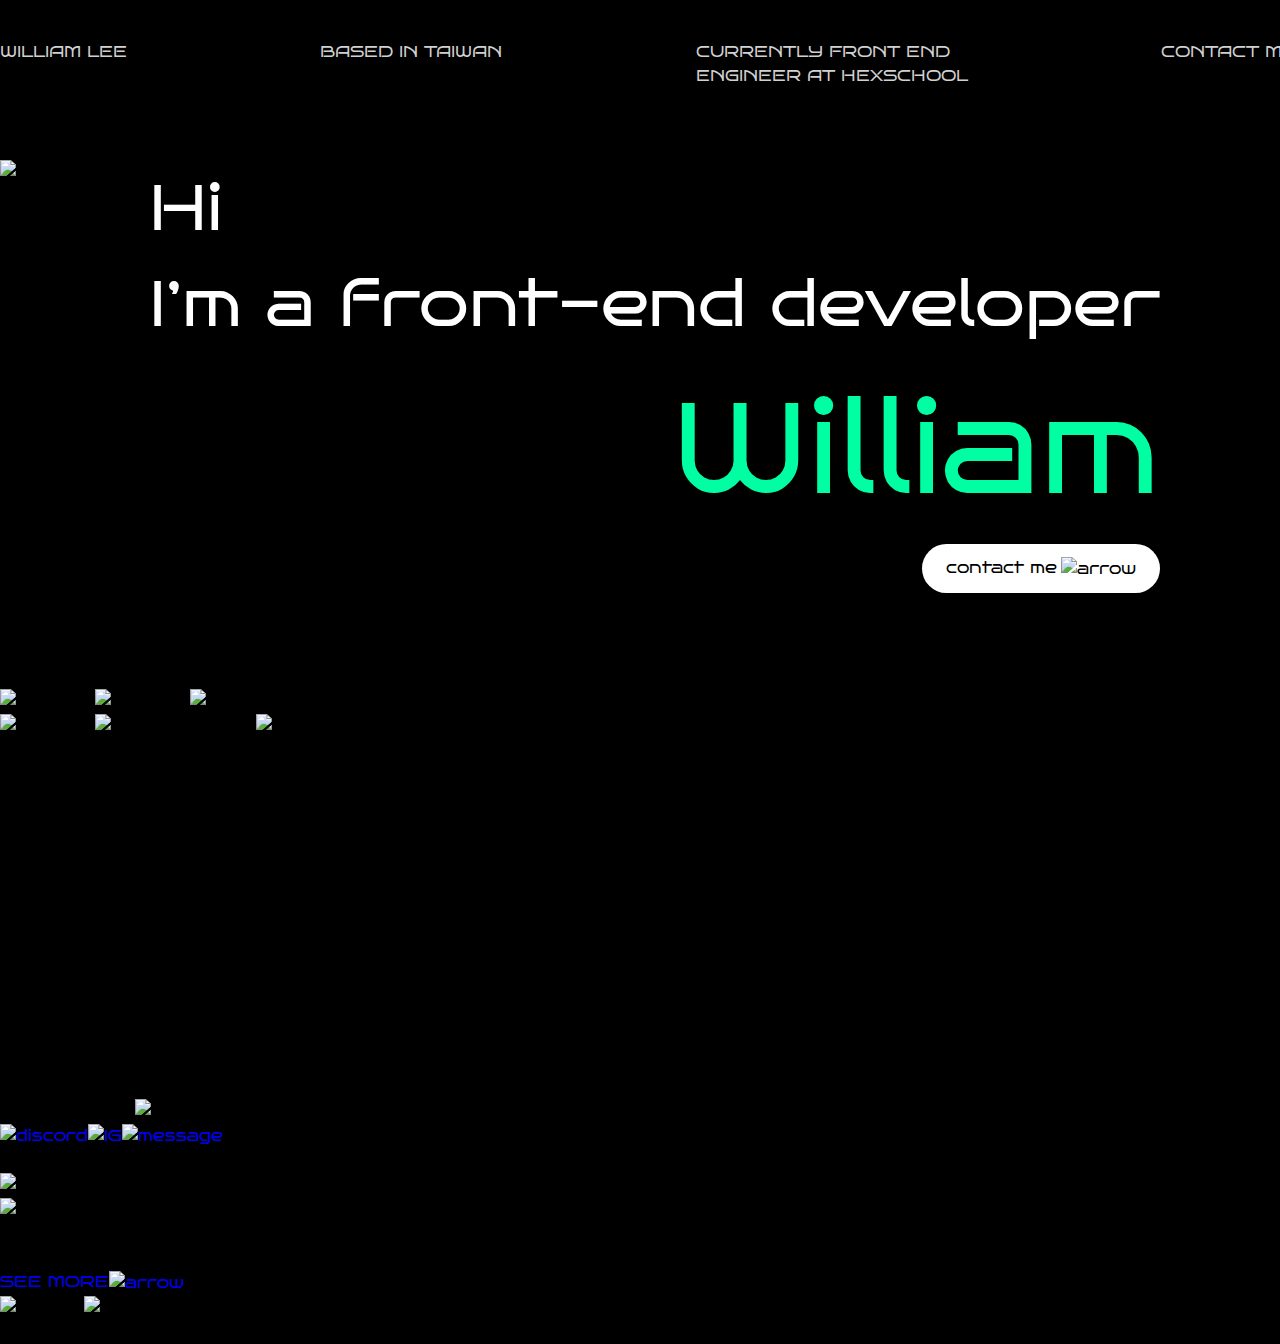
==== week2/index.html @ 56ea22a4 "add week2 header CSS" ====
<!DOCTYPE html>
<html lang="zh-Hant">
  <head>
    <meta charset="UTF-8" />
    <meta http-equiv="X-UA-Compatible" content="IE=edge" />
    <meta name="viewport" content="width=device-width, initial-scale=1.0" />
    <meta name="robot" content="index,follow" />
    <meta name="author" content="Hana Lin" />
    <link rel="preconnect" href="https://fonts.googleapis.com" />
    <link rel="preconnect" href="https://fonts.gstatic.com" crossorigin />
    <link
      href="https://fonts.googleapis.com/css2?family=Bruno+Ace&display=swap"
      rel="stylesheet"
    />
    <link rel="stylesheet" href="./styles/all.css" />
    <title>William</title>
  </head>
  <body>
    <header>
      <nav>
        <ul class="container d-flex justify-content-sb mt-40">
          <li>
            <a href="#" class="menu-txt">WILLIAM LEE</a>
          </li>
          <li>
            <a href="#" class="menu-txt">BASED IN TAIWAN</a>
          </li>
          <li>
            <a href="#" class="menu-txt"
              >CURRENTLY FRONT END <br />
              ENGINEER AT HEXSCHOOL</a
            >
          </li>
          <li>
            <a href="#contact" class="menu-txt">CONTACT ME</a>
          </li>
        </ul>
      </nav>
      <div class="banner container d-flex my-72">
        <img src="./image/people.png" alt="William's pic" class="mr-24" />
        <div class="title">
          <p class="title-txt">Hi</p>
          <p class="title-txt">I’m a front-end developer</p>
          <h1 class="name">William</h1>
          <div class="button">
            <a href="#contact" class="contact-button"
              >contact me<img
                src="./image/arrow_outward.png"
                alt="arrow"
                class="ml-4"
              />
            </a>
          </div>
        </div>
      </div>
    </header>
    <main>
      <div class="bg-pic">
        <div class="intro container">
          <div class="intro-txt">
            <h2>Introduction</h2>
            <h3>
              Hi, I'm William Lee, a Front-End Developer with a passion for
              building beautiful and responsive websites that provide an optimal
              user experience.
            </h3>
            <div class="image">
              <img src="./image/sparkle-sm.png" alt="sparkle" />
              <img src="./image/sparkle-sm.png" alt="sparkle" />
              <img src="./image/sparkle-sm.png" alt="sparkle" />
            </div>
          </div>
          <div class="intro-pic">
            <img src="./image/sparkle.png" alt="sparkle" />
            <img src="./image/photographer.png" alt="photographer" />
            <img src="./image/people-2.png" alt="William's pic" />
          </div>
        </div>
      </div>
      <div class="about-me container">
        <ul class="card">
          <li>
            <p>01</p>
            <h3>Attention to Detail</h3>
            <p>Meticulous code analysis and optimization.</p>
          </li>
          <li>
            <p>02</p>
            <h3>Adaptability</h3>
            <p>Swift learning of new technologies.</p>
          </li>
          <li>
            <p>03</p>
            <h3>Problem Solver</h3>
            <p>Identifying and resolving issues.</p>
          </li>
          <li>
            <p>04</p>
            <h3>Team Player</h3>
            <p>Collaborates and shares ideas.</p>
          </li>
        </ul>
        <div class="about-txt">
          <h2>About Me</h2>
          <h3>
            With over 5 years of experience, I'm proficient in HTML, CSS,
            JavaScript, jQuery, and React. I have a strong understanding of user
            experience design and accessibility. I'm always learning new
            technologies and techniques to stay up-to-date in the field.
          </h3>
        </div>
      </div>
      <div class="contant-me bg-linear" id="contact">
        <div class="container">
          <div class="contact-title">
            <h2>
              CONTACT ME<img
                src="./image/trending_flat_black_24dp 1.png"
                alt="arrow"
              />
            </h2>
          </div>
          <div class="contact-link">
            <a href="#"><img src="./image/discord.png" alt="discord" /></a
            ><a href="#"><img src="./image/instagram.png" alt="IG" /></a
            ><a href="#"><img src="./image/message.png" alt="message" /></a>
          </div>
        </div>
      </div>
      <div class="project container">
        <h2>My Projects</h2>
        <div class="project-all">
          <img src="./image/Rectangle 10.png" alt="laptop" />
          <div class="project-item">
            <div class="item1">
              <img src="./image/Rectangle 15.png" alt="calculator" />
              <div class="more">
                <p>
                  I've worked on a variety of websites, including e-commerce
                  sites, blogs, and landing pages. I take pride in creating
                  clean, efficient, and user-friendly code.
                </p>
                <a href="#" class="bg-black"
                  >SEE MORE<img
                    src="./image/arrow_outward-white.png"
                    alt="arrow"
                /></a>
              </div>
            </div>
            <div class="item2">
              <img src="./image/Rectangle 14.png" alt="phone" />
              <img src="./image/Rectangle 29.png" alt="PC" />
            </div>
          </div>
        </div>
      </div>
    </main>
    <footer class="bg-balck txt-center">
      <p>all rights reserved @hexschool2023</p>
    </footer>
  </body>
</html>
---- week2/styles/all.css ----
/* http://meyerweb.com/eric/tools/css/reset/ 
   v2.0 | 20110126
   License: none (public domain)
*/
html,
body,
div,
span,
applet,
object,
iframe,
h1,
h2,
h3,
h4,
h5,
h6,
p,
blockquote,
pre,
a,
abbr,
acronym,
address,
big,
cite,
code,
del,
dfn,
em,
img,
ins,
kbd,
q,
s,
samp,
small,
strike,
strong,
sub,
sup,
tt,
var,
b,
u,
i,
center,
dl,
dt,
dd,
ol,
ul,
li,
fieldset,
form,
label,
legend,
table,
caption,
tbody,
tfoot,
thead,
tr,
th,
td,
article,
aside,
canvas,
details,
embed,
figure,
figcaption,
footer,
header,
hgroup,
menu,
nav,
output,
ruby,
section,
summary,
time,
mark,
audio,
video {
  margin: 0;
  padding: 0;
  border: 0;
  font-size: 100%;
  font: inherit;
  vertical-align: baseline;
}

/* HTML5 display-role reset for older browsers */
article,
aside,
details,
figcaption,
figure,
footer,
header,
hgroup,
menu,
nav,
section {
  display: block;
}

body {
  line-height: 1;
}

ol,
ul {
  list-style: none;
}

blockquote,
q {
  quotes: none;
}

blockquote:before,
blockquote:after,
q:before,
q:after {
  content: "";
  content: none;
}

table {
  border-collapse: collapse;
  border-spacing: 0;
}

*,
*::after,
*::before {
  box-sizing: border-box;
}

img {
  vertical-align: middle;
}

body {
  font-family: "Bruno Ace", cursive;
  line-height: 1.5;
  color: #000;
  background: #000;
}

a {
  text-decoration: none;
}

.container {
  width: 1296px;
  margin: 0 auto;
}

.d-flex {
  display: flex;
}

.justify-content-sb {
  justify-content: space-between;
}

.mt-40 {
  margin-top: 40px;
}

.menu-txt {
  font-size: 16px;
  color: #d1d1d1;
}

.my-72 {
  margin-top: 72px;
  margin-bottom: 72px;
}

.mr-24 {
  margin-right: 24px;
}

.title {
  align-self: center;
}

.title-txt {
  font-size: 64px;
  color: #fff;
}

.name {
  font-size: 128px;
  color: #00ffa3;
  text-align: right;
}

.button {
  position: relative;
}

.contact-button {
  position: absolute;
  right: 0;
  background: #fff;
  padding: 12px 24px;
  border-radius: 32px;
  font-size: 16px;
  color: #000;
  transition: all 0.3s ease-in-out;
}
.contact-button:hover {
  color: #fff;
  background: #00ffa3;
}

.ml-4 {
  margin-left: 4px;
}/*# sourceMappingURL=all.css.map */
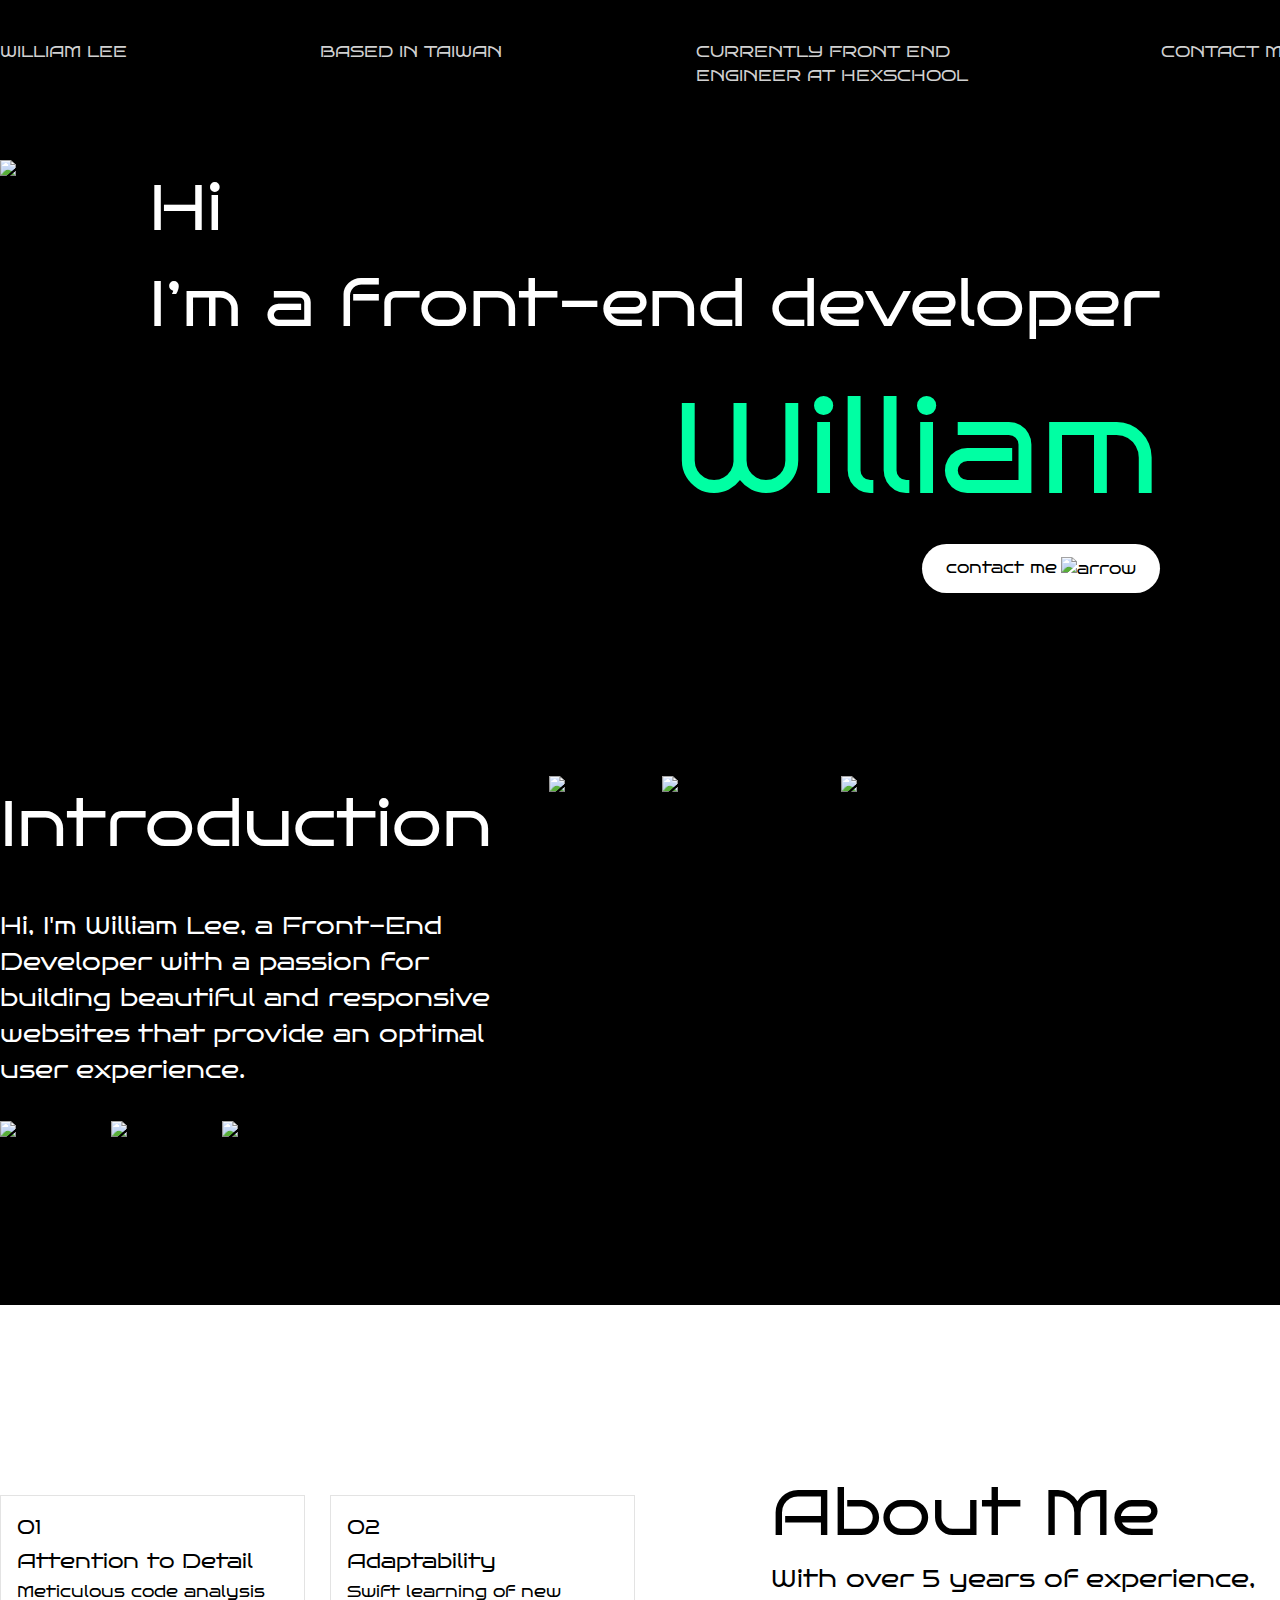
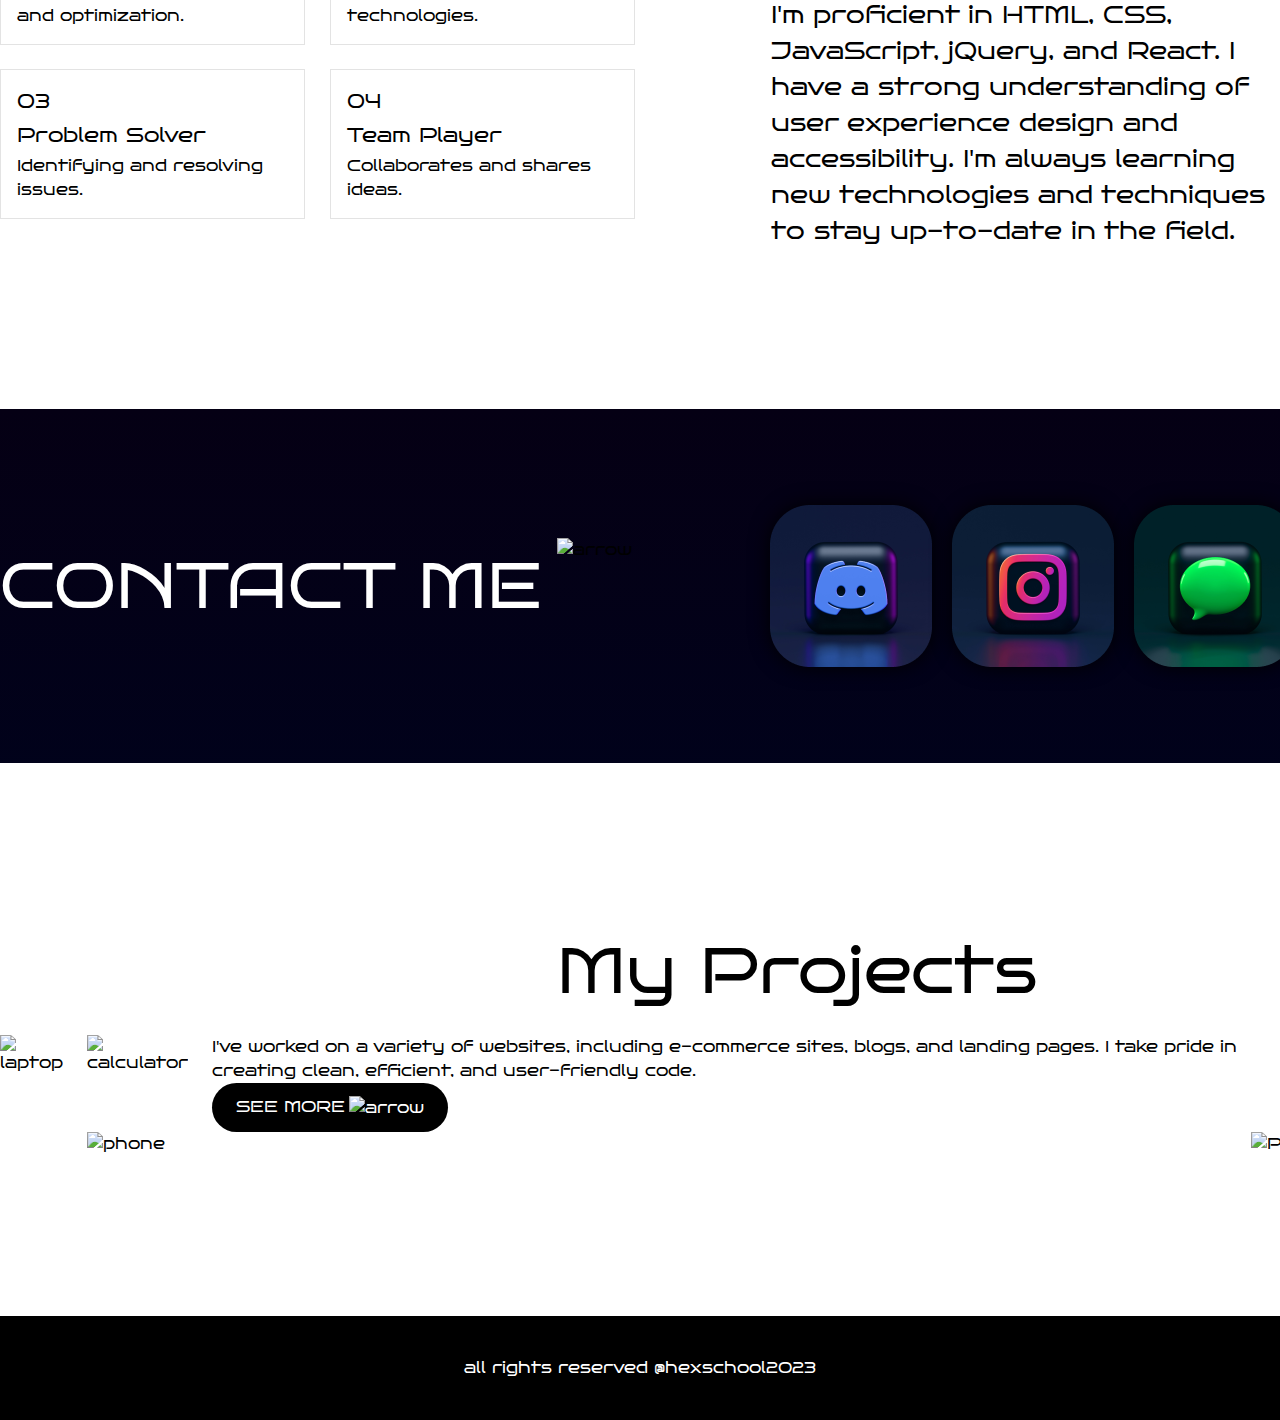
==== commit bd310c49: "week2 first final" ====
--- a/week2/index.html
+++ b/week2/index.html
@@ -20,30 +20,30 @@
       <nav>
         <ul class="container d-flex justify-content-sb mt-40">
           <li>
-            <a href="#" class="menu-txt">WILLIAM LEE</a>
+            <a href="#" class="fz-s light-gray">WILLIAM LEE</a>
           </li>
           <li>
-            <a href="#" class="menu-txt">BASED IN TAIWAN</a>
+            <a href="#" class="fz-s light-gray">BASED IN TAIWAN</a>
           </li>
           <li>
-            <a href="#" class="menu-txt"
+            <a href="#" class="fz-s light-gray"
               >CURRENTLY FRONT END <br />
               ENGINEER AT HEXSCHOOL</a
             >
           </li>
           <li>
-            <a href="#contact" class="menu-txt">CONTACT ME</a>
+            <a href="#contact" class="fz-s light-gray">CONTACT ME</a>
           </li>
         </ul>
       </nav>
       <div class="banner container d-flex my-72">
         <img src="./image/people.png" alt="William's pic" class="mr-24" />
         <div class="title">
-          <p class="title-txt">Hi</p>
-          <p class="title-txt">I’m a front-end developer</p>
-          <h1 class="name">William</h1>
+          <p class="fz-xl white">Hi</p>
+          <p class="fz-xl white">I’m a front-end developer</p>
+          <h1 class="fz-xxl light-green name">William</h1>
           <div class="button">
-            <a href="#contact" class="contact-button"
+            <a href="#contact" class="bg-white contact-button fz-s black"
               >contact me<img
                 src="./image/arrow_outward.png"
                 alt="arrow"
@@ -56,107 +56,130 @@
     </header>
     <main>
       <div class="bg-pic">
-        <div class="intro container">
-          <div class="intro-txt">
-            <h2>Introduction</h2>
-            <h3>
+        <div class="intro container py-160 d-flex">
+          <div class="intro-txt mr-24">
+            <h2 class="fz-xl white mb-36">Introduction</h2>
+            <h3 class="fz-l white mb-32">
               Hi, I'm William Lee, a Front-End Developer with a passion for
               building beautiful and responsive websites that provide an optimal
               user experience.
             </h3>
             <div class="image">
-              <img src="./image/sparkle-sm.png" alt="sparkle" />
-              <img src="./image/sparkle-sm.png" alt="sparkle" />
+              <img src="./image/sparkle-sm.png" alt="sparkle" class="mr-16" />
+              <img src="./image/sparkle-sm.png" alt="sparkle" class="mr-16" />
               <img src="./image/sparkle-sm.png" alt="sparkle" />
             </div>
           </div>
-          <div class="intro-pic">
-            <img src="./image/sparkle.png" alt="sparkle" />
-            <img src="./image/photographer.png" alt="photographer" />
+          <div class="intro-pic d-flex">
+            <img src="./image/sparkle.png" alt="sparkle" class="mr-24" />
+            <img
+              src="./image/photographer.png"
+              alt="photographer"
+              class="mr-24"
+            />
             <img src="./image/people-2.png" alt="William's pic" />
           </div>
         </div>
       </div>
-      <div class="about-me container">
-        <ul class="card">
-          <li>
-            <p>01</p>
-            <h3>Attention to Detail</h3>
-            <p>Meticulous code analysis and optimization.</p>
-          </li>
-          <li>
-            <p>02</p>
-            <h3>Adaptability</h3>
-            <p>Swift learning of new technologies.</p>
-          </li>
-          <li>
-            <p>03</p>
-            <h3>Problem Solver</h3>
-            <p>Identifying and resolving issues.</p>
-          </li>
-          <li>
-            <p>04</p>
-            <h3>Team Player</h3>
-            <p>Collaborates and shares ideas.</p>
-          </li>
-        </ul>
-        <div class="about-txt">
-          <h2>About Me</h2>
-          <h3>
-            With over 5 years of experience, I'm proficient in HTML, CSS,
-            JavaScript, jQuery, and React. I have a strong understanding of user
-            experience design and accessibility. I'm always learning new
-            technologies and techniques to stay up-to-date in the field.
-          </h3>
+      <div class="about bg-white">
+        <div class="container py-160 d-flex justify-content-sb align-items-c">
+          <ul class="about-card d-flex flex-warp justify-content-sb">
+            <li class="card-item mb-24">
+              <p class="fz-m mb-4">01</p>
+              <h3 class="fz-m mb-4">Attention to Detail</h3>
+              <p class="fz-s">Meticulous code analysis and optimization.</p>
+            </li>
+            <li class="card-item mb-24">
+              <p class="fz-m mb-4">02</p>
+              <h3 class="fz-m mb-4">Adaptability</h3>
+              <p class="fz-s">Swift learning of new technologies.</p>
+            </li>
+            <li class="card-item">
+              <p class="fz-m mb-4">03</p>
+              <h3 class="fz-m mb-4">Problem Solver</h3>
+              <p class="fz-s">Identifying and resolving issues.</p>
+            </li>
+            <li class="card-item">
+              <p class="fz-m mb-4">04</p>
+              <h3 class="fz-m mb-4">Team Player</h3>
+              <p class="fz-s">Collaborates and shares ideas.</p>
+            </li>
+          </ul>
+          <div class="about-content">
+            <h2 class="fz-xl">About Me</h2>
+            <h3 class="fz-l">
+              With over 5 years of experience, I'm proficient in HTML, CSS,
+              JavaScript, jQuery, and React. I have a strong understanding of
+              user experience design and accessibility. I'm always learning new
+              technologies and techniques to stay up-to-date in the field.
+            </h3>
+          </div>
         </div>
       </div>
       <div class="contant-me bg-linear" id="contact">
-        <div class="container">
-          <div class="contact-title">
-            <h2>
-              CONTACT ME<img
-                src="./image/trending_flat_black_24dp 1.png"
-                alt="arrow"
-              />
-            </h2>
+        <div class="container py-96 d-flex justify-content-sb align-items-c">
+          <div class="contact-title d-flex">
+            <h2 class="fz-xl white mr-16">CONTACT ME</h2>
+            <img src="./image/trending_flat_black_24dp 1.png" alt="arrow" />
           </div>
-          <div class="contact-link">
-            <a href="#"><img src="./image/discord.png" alt="discord" /></a
-            ><a href="#"><img src="./image/instagram.png" alt="IG" /></a
-            ><a href="#"><img src="./image/message.png" alt="message" /></a>
-          </div>
+          <ul class="contact-link d-flex">
+            <li class="mr-20">
+              <a href="#"
+                ><img src="./image/discord.png" alt="discord" class="link-item"
+              /></a>
+            </li>
+            <li class="mr-20">
+              <a href="#"
+                ><img src="./image/instagram.png" alt="IG" class="link-item"
+              /></a>
+            </li>
+            <li>
+              <a href="#"
+                ><img src="./image/message.png" alt="message" class="link-item"
+              /></a>
+            </li>
+          </ul>
         </div>
       </div>
-      <div class="project container">
-        <h2>My Projects</h2>
-        <div class="project-all">
-          <img src="./image/Rectangle 10.png" alt="laptop" />
-          <div class="project-item">
-            <div class="item1">
-              <img src="./image/Rectangle 15.png" alt="calculator" />
-              <div class="more">
-                <p>
-                  I've worked on a variety of websites, including e-commerce
-                  sites, blogs, and landing pages. I take pride in creating
-                  clean, efficient, and user-friendly code.
-                </p>
-                <a href="#" class="bg-black"
-                  >SEE MORE<img
-                    src="./image/arrow_outward-white.png"
-                    alt="arrow"
-                /></a>
+      <div class="project bg-white">
+        <div class="container py-160">
+          <h2 class="project-title fz-xl mb-16">My Projects</h2>
+          <div class="project-content d-flex">
+            <img src="./image/Rectangle 10.png" alt="laptop" class="mr-24" />
+            <div class="project-item d-flex flex-col justify-content-sb">
+              <div class="item1 d-flex">
+                <img
+                  src="./image/Rectangle 15.png"
+                  alt="calculator"
+                  class="mr-24"
+                />
+                <div
+                  class="more d-flex flex-col justify-content-sb align-items-s"
+                >
+                  <p>
+                    I've worked on a variety of websites, including e-commerce
+                    sites, blogs, and landing pages. I take pride in creating
+                    clean, efficient, and user-friendly code.
+                  </p>
+                  <a href="#" class="more-button bg-black white"
+                    >SEE MORE<img
+                      src="./image/arrow_outward-white.png"
+                      alt="arrow"
+                      class="ml-4"
+                  /></a>
+                </div>
               </div>
-            </div>
-            <div class="item2">
-              <img src="./image/Rectangle 14.png" alt="phone" />
-              <img src="./image/Rectangle 29.png" alt="PC" />
+              <div class="item2 d-flex justify-content-sb">
+                <img src="./image/Rectangle 14.png" alt="phone" />
+                <img src="./image/Rectangle 29.png" alt="PC" />
+              </div>
             </div>
           </div>
         </div>
       </div>
     </main>
-    <footer class="bg-balck txt-center">
-      <p>all rights reserved @hexschool2023</p>
+    <footer class="bg-balck py-40 txt-center">
+      <p class="white fz-s">all rights reserved @hexschool2023</p>
     </footer>
   </body>
 </html>
--- a/week2/styles/all.css
+++ b/week2/styles/all.css
@@ -171,8 +171,15 @@
   margin-top: 40px;
 }
 
-.menu-txt {
+.fz-s {
   font-size: 16px;
+}
+
+.black {
+  color: #000;
+}
+
+.light-gray {
   color: #d1d1d1;
 }
 
@@ -189,29 +196,39 @@
   align-self: center;
 }
 
-.title-txt {
+.fz-xl {
   font-size: 64px;
+}
+
+.white {
   color: #fff;
 }
 
+.fz-xxl {
+  font-size: 128px;
+}
+
+.light-green {
+  color: #00ffa3;
+}
+
 .name {
-  font-size: 128px;
-  color: #00ffa3;
   text-align: right;
 }
 
 .button {
   position: relative;
+}
+
+.bg-white {
+  background: #fff;
 }
 
 .contact-button {
   position: absolute;
   right: 0;
-  background: #fff;
   padding: 12px 24px;
   border-radius: 32px;
-  font-size: 16px;
-  color: #000;
   transition: all 0.3s ease-in-out;
 }
 .contact-button:hover {
@@ -221,4 +238,125 @@
 
 .ml-4 {
   margin-left: 4px;
+}
+
+.bg-pic {
+  background-image: url(/week2/image/background-img.png);
+}
+
+.py-160 {
+  padding-top: 160px;
+  padding-bottom: 160px;
+}
+
+.fz-l {
+  font-size: 24px;
+}
+
+.mb-36 {
+  margin-bottom: 36px;
+}
+
+.mb-32 {
+  margin-bottom: 32px;
+}
+
+.mr-16 {
+  margin-right: 16px;
+}
+
+.intro-txt {
+  width: 40.5%;
+}
+
+.flex-warp {
+  flex-wrap: wrap;
+}
+
+.about-card {
+  width: 49%;
+}
+
+.card-item {
+  width: 48%;
+  padding: 16px;
+  border: 1px solid #e3e3e3;
+}
+
+.mb-24 {
+  margin-bottom: 24px;
+}
+
+.mb-4 {
+  margin-bottom: 4px;
+}
+
+.fz-m {
+  font-size: 20px;
+}
+
+.about-content {
+  width: 40.5%;
+}
+
+.bg-linear {
+  background: linear-gradient(180deg, #050014 0%, rgba(1, 2, 30, 0.89) 100%);
+}
+
+.mr-20 {
+  margin-right: 20px;
+}
+
+.py-96 {
+  padding-top: 96px;
+  padding-bottom: 96px;
+}
+
+.align-items-c {
+  align-items: center;
+}
+
+.align-items-s {
+  align-items: start;
+}
+
+.link-item {
+  filter: drop-shadow(0 0 10px #000);
+}
+.link-item:hover {
+  filter: drop-shadow(0 0 10px #9094ff);
+}
+
+.mb-16 {
+  margin-bottom: 16px;
+}
+
+.flex-col {
+  flex-direction: column;
+}
+
+.project-title {
+  width: 57%;
+  margin-left: auto;
+}
+
+.bg-black {
+  background: #000;
+}
+
+.more-button {
+  padding: 12px 24px;
+  border-radius: 32px;
+}
+.more-button:hover {
+  transform: scale(1.2);
+}
+
+.py-40 {
+  padding-top: 40px;
+  padding-bottom: 40px;
+}
+
+.txt-center {
+  text-align: center;
 }/*# sourceMappingURL=all.css.map */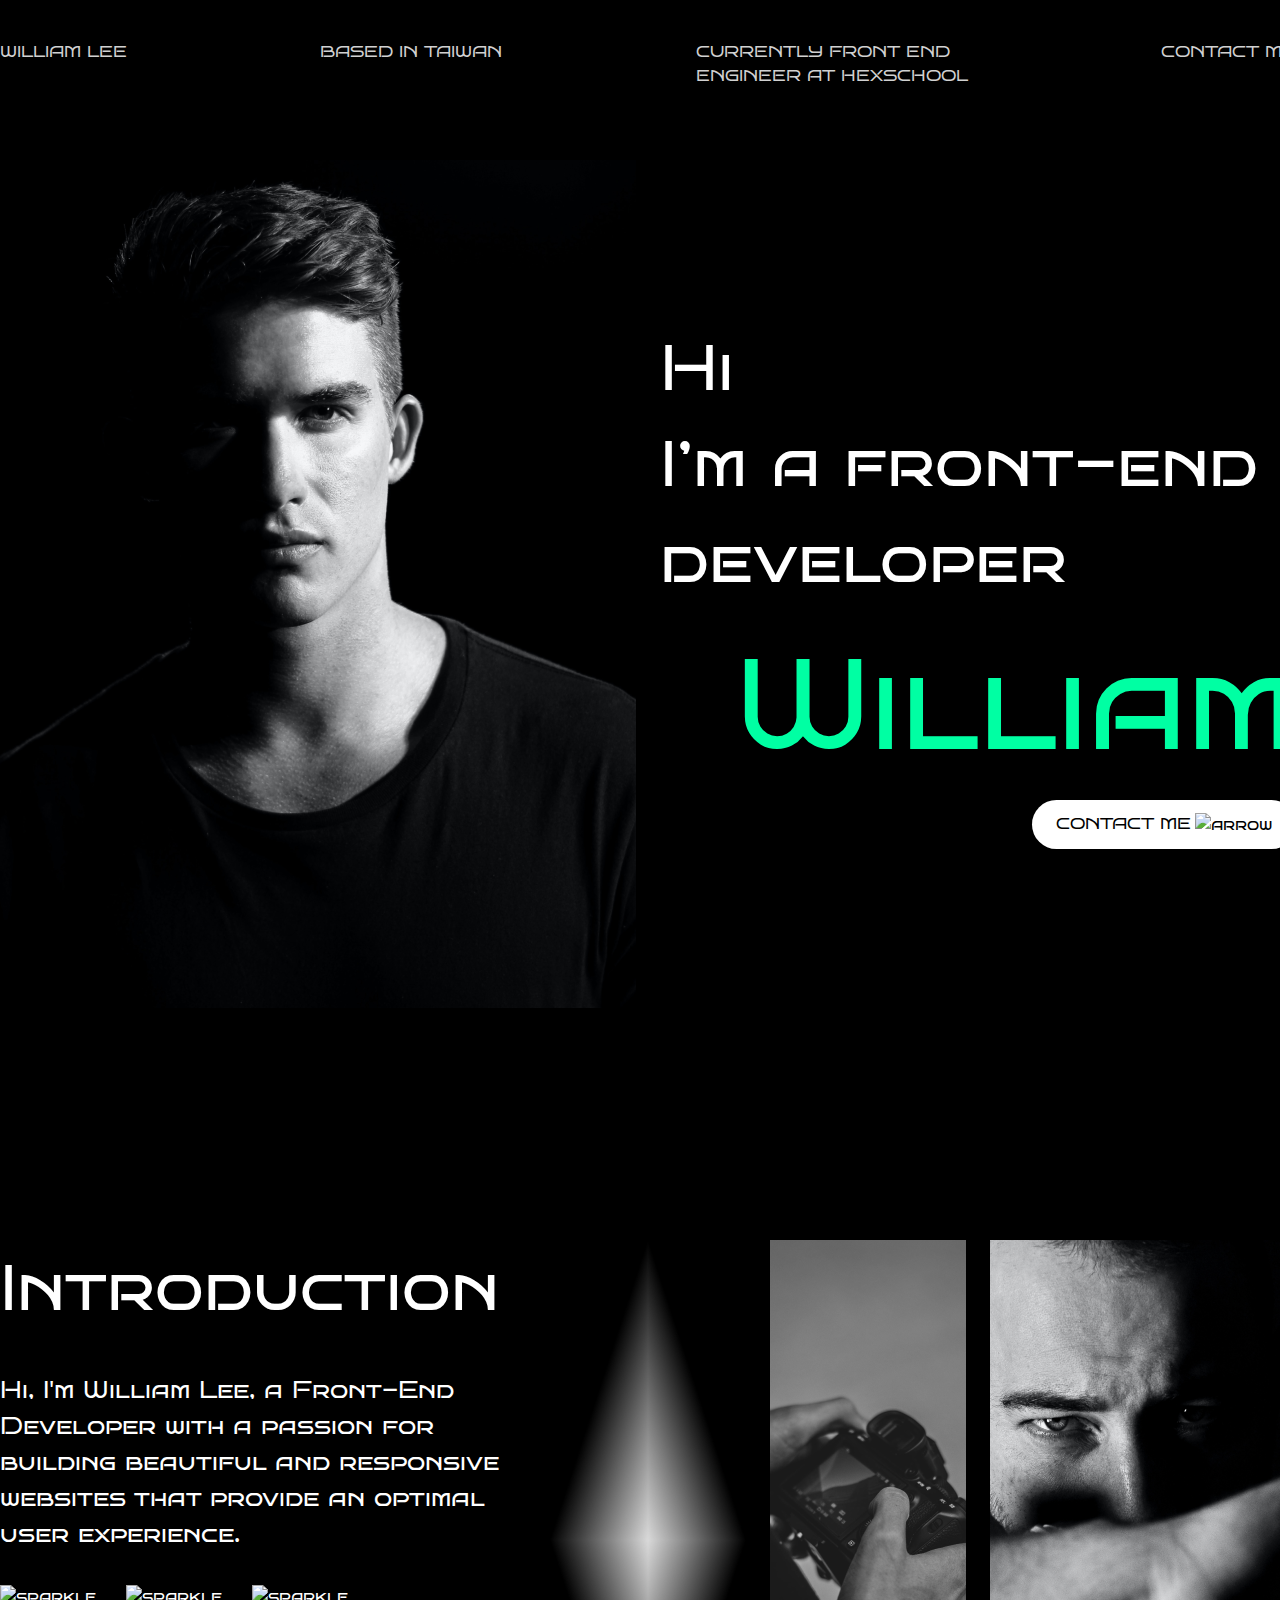
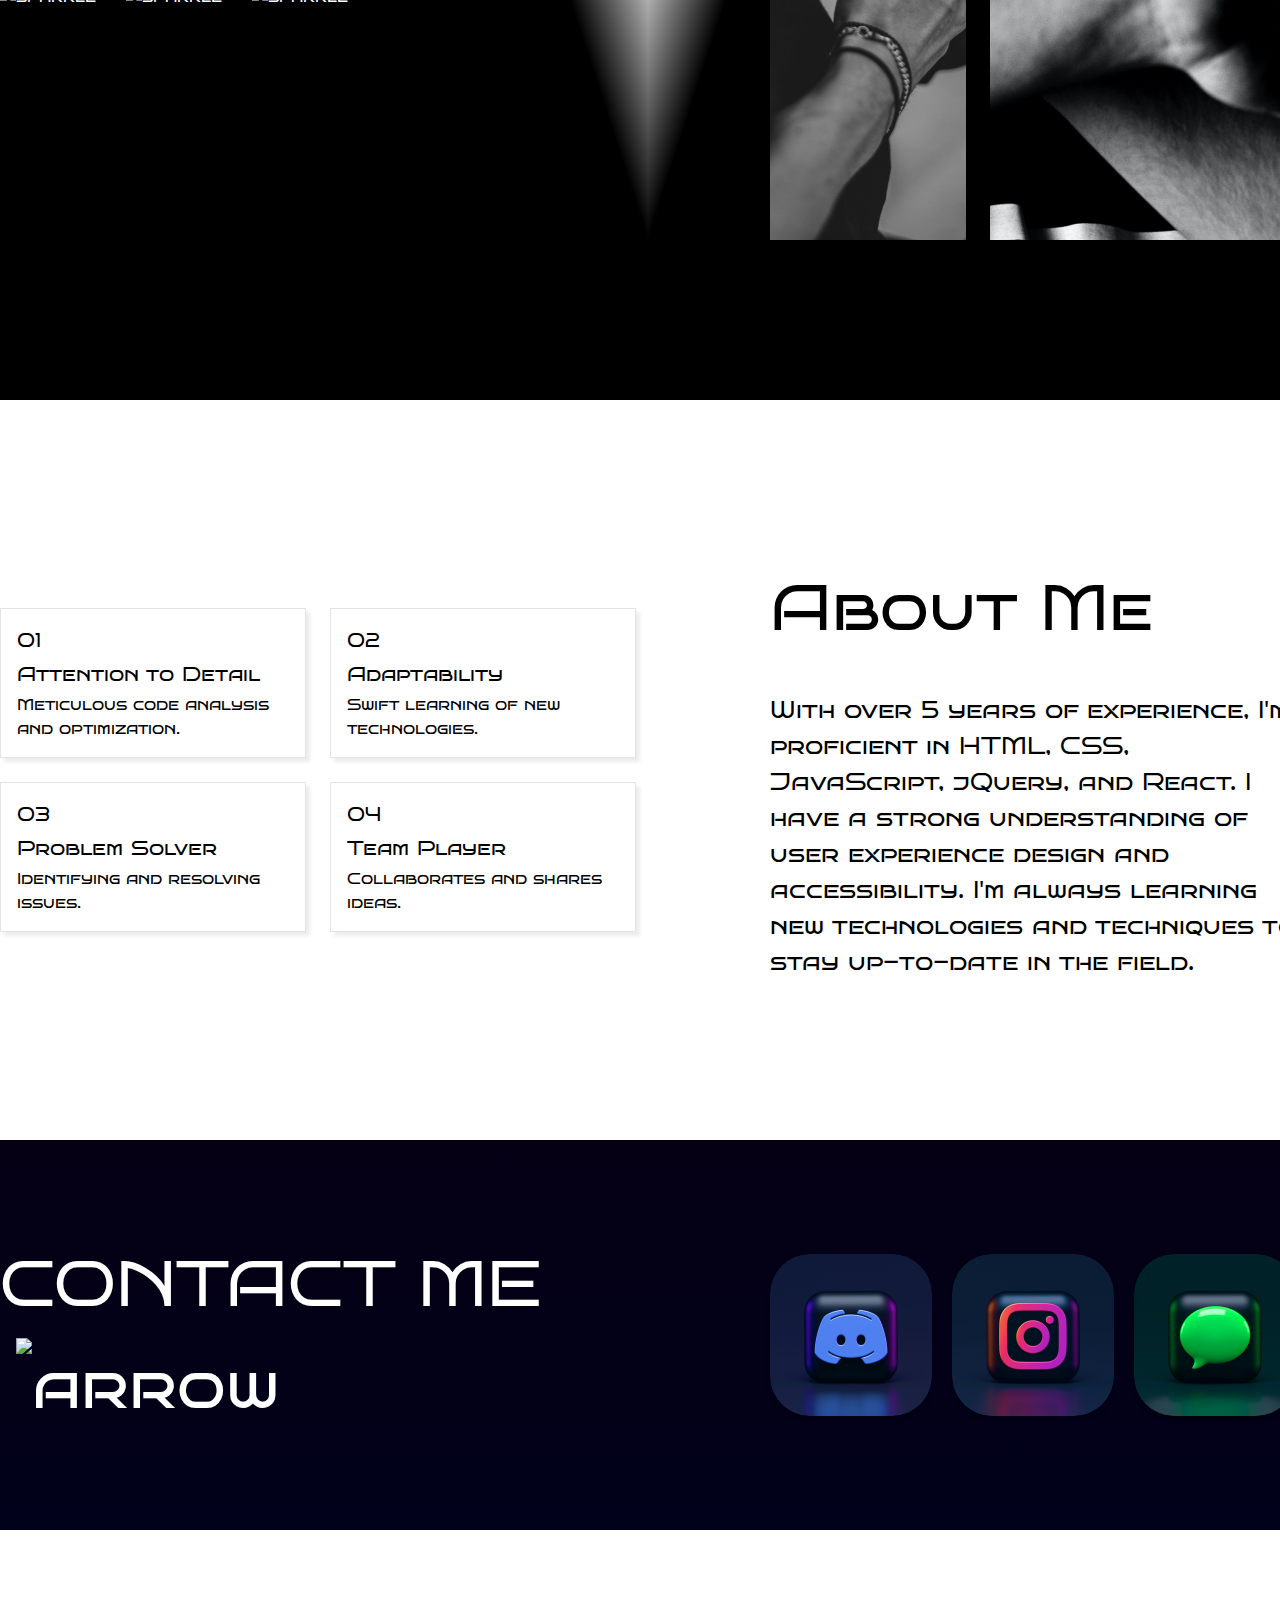
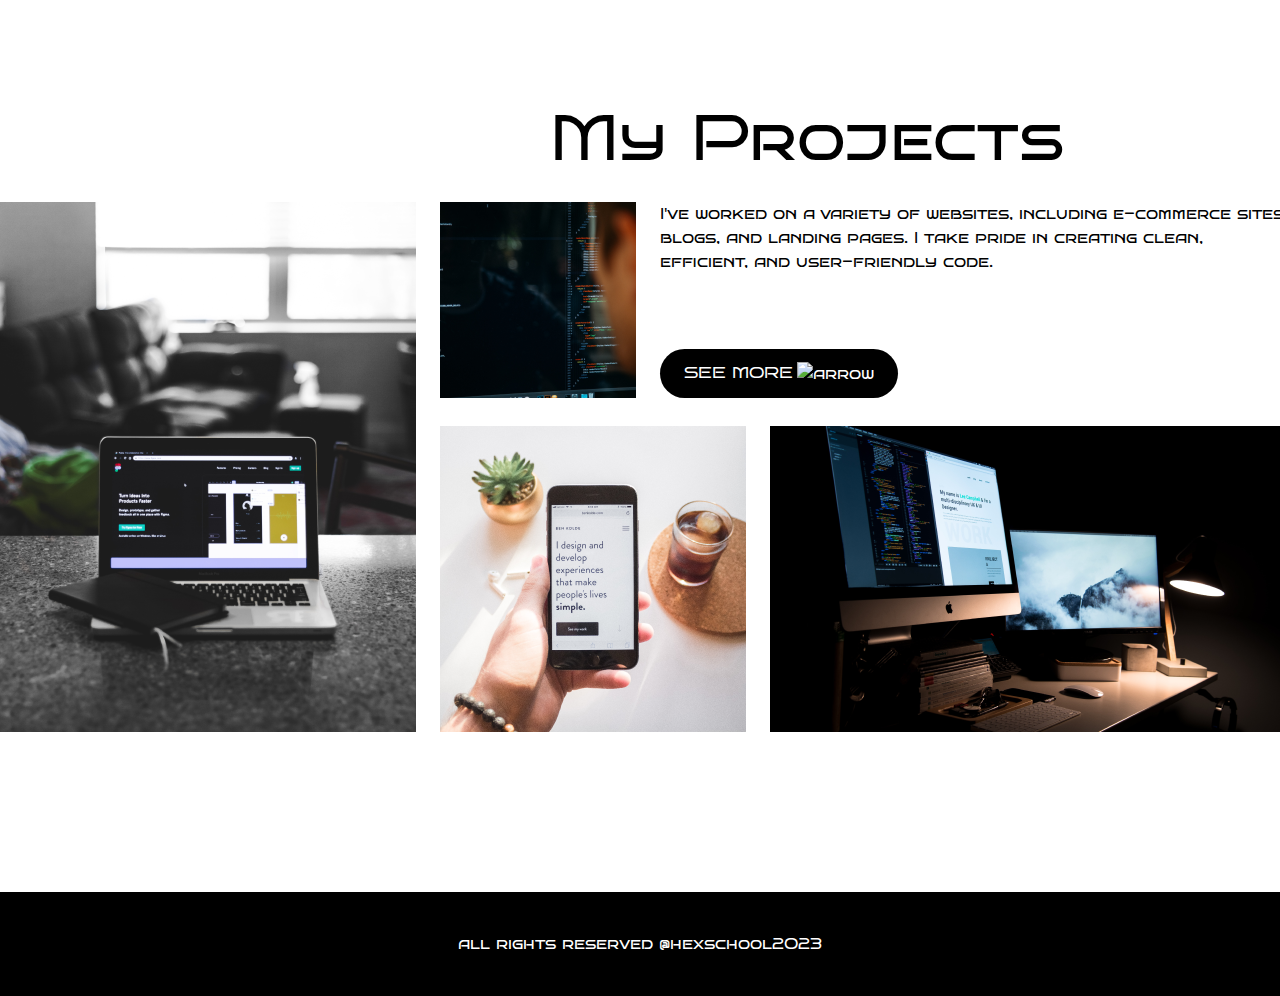
==== commit ed468cdb: "week2 第2次實作" ====
--- a/week2/index.html
+++ b/week2/index.html
@@ -9,7 +9,7 @@
     <link rel="preconnect" href="https://fonts.googleapis.com" />
     <link rel="preconnect" href="https://fonts.gstatic.com" crossorigin />
     <link
-      href="https://fonts.googleapis.com/css2?family=Bruno+Ace&display=swap"
+      href="https://fonts.googleapis.com/css2?family=Bruno+Ace+SC&display=swap"
       rel="stylesheet"
     />
     <link rel="stylesheet" href="./styles/all.css" />
@@ -17,151 +17,142 @@
   </head>
   <body>
     <header>
-      <nav>
-        <ul class="container d-flex justify-content-sb mt-40">
+      <nav class="container pt-40">
+        <ul class="d-flex justify-content-sb white">
+          <li><a href="#" class="light-gray">WILLIAM LEE</a></li>
+          <li><a href="#" class="light-gray">BASED IN TAIWAN</a></li>
           <li>
-            <a href="#" class="fz-s light-gray">WILLIAM LEE</a>
-          </li>
-          <li>
-            <a href="#" class="fz-s light-gray">BASED IN TAIWAN</a>
-          </li>
-          <li>
-            <a href="#" class="fz-s light-gray"
-              >CURRENTLY FRONT END <br />
-              ENGINEER AT HEXSCHOOL</a
+            <a href="#" class="light-gray"
+              >CURRENTLY FRONT END <br />ENGINEER AT HEXSCHOOL</a
             >
           </li>
-          <li>
-            <a href="#contact" class="fz-s light-gray">CONTACT ME</a>
-          </li>
+          <li><a href="#contact-me" class="light-gray">CONTACT ME</a></li>
         </ul>
       </nav>
-      <div class="banner container d-flex my-72">
-        <img src="./image/people.png" alt="William's pic" class="mr-24" />
-        <div class="title">
-          <p class="fz-xl white">Hi</p>
-          <p class="fz-xl white">I’m a front-end developer</p>
-          <h1 class="fz-xxl light-green name">William</h1>
-          <div class="button">
-            <a href="#contact" class="bg-white contact-button fz-s black"
-              >contact me<img
-                src="./image/arrow_outward.png"
-                alt="arrow"
-                class="ml-4"
+      <div class="banner container d-flex py-72 align-items-c">
+        <img src="./image/william.png" alt="William's pic" class="mr-24" />
+        <div class="title d-flex flex-col">
+          <h2 class="white fz-xl">Hi</h2>
+          <h2 class="white fz-xl">I’m a front-end developer</h2>
+          <h1 class="light-green fz-xxl align-self-end">William</h1>
+          <a href="#contact-me" class="button bg-white black align-self-end"
+            >CONTACT ME<img
+              src="./image/arrow_outward.png"
+              alt="arrow"
+              class="ml-4"
+          /></a>
+        </div>
+      </div>
+    </header>
+    <main>
+      <div class="bg-image">
+        <div class="intro container d-flex py-160 justify-content-sb">
+          <div class="intro-txt white">
+            <h3 class="fz-xl mb-36">Introduction</h3>
+            <p class="fz-l mb-32">
+              Hi, I'm William Lee, a Front-End Developer with a passion for
+              building beautiful and responsive websites that provide an optimal
+              user experience.
+            </p>
+            <img src="./image/sparkle-sm.png" alt="sparkle" class="mr-24" />
+            <img src="./image/sparkle-sm.png" alt="sparkle" class="mr-24" />
+            <img src="./image/sparkle-sm.png" alt="sparkle" />
+          </div>
+          <div class="intro-pic d-flex justify-content-sb">
+            <img src="./image/intro_1.png" alt="sparkle" />
+            <img src="./image/intro_2.png" alt="photographer" />
+            <img src="./image/intro_3.png" alt="william'c pic" />
+          </div>
+        </div>
+      </div>
+      <div class="bg-white">
+        <div class="container d-flex justify-content-sb align-items-c py-160">
+          <ul class="skill d-flex flex-wrap">
+            <li class="card">
+              <p class="fz-m mb-4">01</p>
+              <h4 class="fz-m mb-4">Attention to Detail</h4>
+              <p class="fz-s">Meticulous code analysis and optimization.</p>
+            </li>
+            <li class="card">
+              <p class="fz-m mb-4">02</p>
+              <h4 class="fz-m mb-4">Adaptability</h4>
+              <p class="fz-s">Swift learning of new technologies.</p>
+            </li>
+            <li class="card">
+              <p class="fz-m mb-4">03</p>
+              <h4 class="fz-m mb-4">Problem Solver</h4>
+              <p class="fz-s">Identifying and resolving issues.</p>
+            </li>
+            <li class="card">
+              <p class="fz-m mb-4">04</p>
+              <h4 class="fz-m mb-4">Team Player</h4>
+              <p class="fz-s">Collaborates and shares ideas.</p>
+            </li>
+          </ul>
+          <div class="about-me">
+            <h3 class="about-title fz-xl mb-36">About Me</h3>
+            <p class="fz-l">
+              With over 5 years of experience, I'm proficient in HTML, CSS,
+              JavaScript, jQuery, and React. I have a strong understanding of
+              user experience design and accessibility. I'm always learning new
+              technologies and techniques to stay up-to-date in the field.
+            </p>
+          </div>
+        </div>
+      </div>
+      <div class="bg-linear">
+        <div
+          class="container py-96 white d-flex justify-content-sb align-items-c"
+          id="contact-me"
+        >
+          <h3 class="fz-xl">
+            CONTACT ME<img
+              src="./image/trending_flat_black_24dp 1.png"
+              alt="arrow"
+              class="ml-16"
+            />
+          </h3>
+
+          <div class="d-flex">
+            <a href="#" class="mr-20">
+              <img
+                src="./image/discord.png"
+                alt="contact with DC"
+                class="contact-link"
+              />
+            </a>
+            <a href="#" class="mr-20">
+              <img
+                src="./image/instagram.png"
+                alt="contact with IG"
+                class="contact-link"
+              />
+            </a>
+            <a href="#" class="contact-link">
+              <img
+                src="./image/message.png"
+                alt="contact with Message"
+                class="contact-link"
               />
             </a>
           </div>
         </div>
       </div>
-    </header>
-    <main>
-      <div class="bg-pic">
-        <div class="intro container py-160 d-flex">
-          <div class="intro-txt mr-24">
-            <h2 class="fz-xl white mb-36">Introduction</h2>
-            <h3 class="fz-l white mb-32">
-              Hi, I'm William Lee, a Front-End Developer with a passion for
-              building beautiful and responsive websites that provide an optimal
-              user experience.
-            </h3>
-            <div class="image">
-              <img src="./image/sparkle-sm.png" alt="sparkle" class="mr-16" />
-              <img src="./image/sparkle-sm.png" alt="sparkle" class="mr-16" />
-              <img src="./image/sparkle-sm.png" alt="sparkle" />
-            </div>
-          </div>
-          <div class="intro-pic d-flex">
-            <img src="./image/sparkle.png" alt="sparkle" class="mr-24" />
-            <img
-              src="./image/photographer.png"
-              alt="photographer"
-              class="mr-24"
-            />
-            <img src="./image/people-2.png" alt="William's pic" />
-          </div>
-        </div>
-      </div>
-      <div class="about bg-white">
-        <div class="container py-160 d-flex justify-content-sb align-items-c">
-          <ul class="about-card d-flex flex-warp justify-content-sb">
-            <li class="card-item mb-24">
-              <p class="fz-m mb-4">01</p>
-              <h3 class="fz-m mb-4">Attention to Detail</h3>
-              <p class="fz-s">Meticulous code analysis and optimization.</p>
-            </li>
-            <li class="card-item mb-24">
-              <p class="fz-m mb-4">02</p>
-              <h3 class="fz-m mb-4">Adaptability</h3>
-              <p class="fz-s">Swift learning of new technologies.</p>
-            </li>
-            <li class="card-item">
-              <p class="fz-m mb-4">03</p>
-              <h3 class="fz-m mb-4">Problem Solver</h3>
-              <p class="fz-s">Identifying and resolving issues.</p>
-            </li>
-            <li class="card-item">
-              <p class="fz-m mb-4">04</p>
-              <h3 class="fz-m mb-4">Team Player</h3>
-              <p class="fz-s">Collaborates and shares ideas.</p>
-            </li>
-          </ul>
-          <div class="about-content">
-            <h2 class="fz-xl">About Me</h2>
-            <h3 class="fz-l">
-              With over 5 years of experience, I'm proficient in HTML, CSS,
-              JavaScript, jQuery, and React. I have a strong understanding of
-              user experience design and accessibility. I'm always learning new
-              technologies and techniques to stay up-to-date in the field.
-            </h3>
-          </div>
-        </div>
-      </div>
-      <div class="contant-me bg-linear" id="contact">
-        <div class="container py-96 d-flex justify-content-sb align-items-c">
-          <div class="contact-title d-flex">
-            <h2 class="fz-xl white mr-16">CONTACT ME</h2>
-            <img src="./image/trending_flat_black_24dp 1.png" alt="arrow" />
-          </div>
-          <ul class="contact-link d-flex">
-            <li class="mr-20">
-              <a href="#"
-                ><img src="./image/discord.png" alt="discord" class="link-item"
-              /></a>
-            </li>
-            <li class="mr-20">
-              <a href="#"
-                ><img src="./image/instagram.png" alt="IG" class="link-item"
-              /></a>
-            </li>
-            <li>
-              <a href="#"
-                ><img src="./image/message.png" alt="message" class="link-item"
-              /></a>
-            </li>
-          </ul>
-        </div>
-      </div>
-      <div class="project bg-white">
+      <div class="bg-white">
         <div class="container py-160">
-          <h2 class="project-title fz-xl mb-16">My Projects</h2>
-          <div class="project-content d-flex">
-            <img src="./image/Rectangle 10.png" alt="laptop" class="mr-24" />
-            <div class="project-item d-flex flex-col justify-content-sb">
-              <div class="item1 d-flex">
-                <img
-                  src="./image/Rectangle 15.png"
-                  alt="calculator"
-                  class="mr-24"
-                />
-                <div
-                  class="more d-flex flex-col justify-content-sb align-items-s"
-                >
+          <h3 class="project-title fz-xl mb-16">My Projects</h3>
+          <div class="d-flex">
+            <img src="./image/project_laptop.png" alt="laptop" class="mr-24" />
+            <div class="project-item d-flex flex-col">
+              <div class="item1 d-flex mb-28">
+                <img src="./image/project_code.png" alt="code" class="mr-24" />
+                <div class="d-flex fz-s flex-col justify-content-sb">
                   <p>
                     I've worked on a variety of websites, including e-commerce
                     sites, blogs, and landing pages. I take pride in creating
                     clean, efficient, and user-friendly code.
                   </p>
-                  <a href="#" class="more-button bg-black white"
+                  <a href="#" class="button white bg-black align-self-start"
                     >SEE MORE<img
                       src="./image/arrow_outward-white.png"
                       alt="arrow"
@@ -169,17 +160,23 @@
                   /></a>
                 </div>
               </div>
-              <div class="item2 d-flex justify-content-sb">
-                <img src="./image/Rectangle 14.png" alt="phone" />
-                <img src="./image/Rectangle 29.png" alt="PC" />
+              <div class="item2 d-flex">
+                <img
+                  src="./image/project_phone.png"
+                  alt="phone"
+                  class="mr-24"
+                />
+                <img src="./image/project_PC.png" alt="PC" />
               </div>
             </div>
           </div>
         </div>
       </div>
     </main>
-    <footer class="bg-balck py-40 txt-center">
-      <p class="white fz-s">all rights reserved @hexschool2023</p>
+    <footer>
+      <p class="white fz-s txt-center py-40">
+        all rights reserved @hexschool2023
+      </p>
     </footer>
   </body>
 </html>
--- a/week2/styles/all.css
+++ b/week2/styles/all.css
@@ -143,15 +143,14 @@
   vertical-align: middle;
 }
 
-body {
-  font-family: "Bruno Ace", cursive;
-  line-height: 1.5;
-  color: #000;
-  background: #000;
-}
-
 a {
   text-decoration: none;
+}
+
+body {
+  font-family: Bruno Ace SC, serif;
+  line-height: 1.5;
+  background: #000;
 }
 
 .container {
@@ -159,6 +158,10 @@
   margin: 0 auto;
 }
 
+.pt-40 {
+  padding-top: 40px;
+}
+
 .d-flex {
   display: flex;
 }
@@ -167,81 +170,87 @@
   justify-content: space-between;
 }
 
-.mt-40 {
-  margin-top: 40px;
-}
-
-.fz-s {
-  font-size: 16px;
-}
-
-.black {
-  color: #000;
-}
-
 .light-gray {
   color: #d1d1d1;
 }
 
-.my-72 {
-  margin-top: 72px;
-  margin-bottom: 72px;
+.py-72 {
+  padding-top: 72px;
+  padding-bottom: 72px;
+}
+
+.align-items-c {
+  align-items: center;
+}
+
+.flex-col {
+  flex-direction: column;
 }
 
 .mr-24 {
   margin-right: 24px;
 }
 
-.title {
-  align-self: center;
+.white {
+  color: #fff;
 }
 
 .fz-xl {
   font-size: 64px;
 }
 
-.white {
-  color: #fff;
+.light-green {
+  color: #00ffa3;
+}
+
+.txt-align-r {
+  text-align: right;
 }
 
 .fz-xxl {
   font-size: 128px;
 }
 
-.light-green {
-  color: #00ffa3;
-}
-
-.name {
-  text-align: right;
-}
-
-.button {
-  position: relative;
+.align-self-end {
+  align-self: end;
 }
 
 .bg-white {
   background: #fff;
 }
 
-.contact-button {
-  position: absolute;
-  right: 0;
+.button {
   padding: 12px 24px;
   border-radius: 32px;
   transition: all 0.3s ease-in-out;
 }
-.contact-button:hover {
+.button:hover {
+  background: #00ffa3;
   color: #fff;
-  background: #00ffa3;
-}
-
-.ml-4 {
-  margin-left: 4px;
-}
-
-.bg-pic {
-  background-image: url(/week2/image/background-img.png);
+}
+
+.black {
+  color: #000;
+}
+
+.bg-image {
+  background-image: url("../image/background-img.png");
+}
+
+.fz-l {
+  font-size: 24px;
+}
+
+.mb-36 {
+  margin-bottom: 36px;
+}
+
+.mb-32 {
+  margin-bottom: 32px;
+}
+
+.intro-txt {
+  width: 526px;
 }
 
 .py-160 {
@@ -249,62 +258,44 @@
   padding-bottom: 160px;
 }
 
-.fz-l {
-  font-size: 24px;
-}
-
-.mb-36 {
-  margin-bottom: 36px;
-}
-
-.mb-32 {
-  margin-bottom: 32px;
-}
-
-.mr-16 {
-  margin-right: 16px;
-}
-
-.intro-txt {
-  width: 40.5%;
-}
-
-.flex-warp {
+.intro-pic {
+  width: 746px;
+}
+
+.skill {
+  width: 636px;
+  gap: 24px;
+}
+
+.about-me {
+  width: 526px;
+}
+
+.flex-wrap {
   flex-wrap: wrap;
 }
 
-.about-card {
-  width: 49%;
-}
-
-.card-item {
-  width: 48%;
+.card {
+  border: 1px solid #e3e3e3;
   padding: 16px;
-  border: 1px solid #e3e3e3;
-}
-
-.mb-24 {
-  margin-bottom: 24px;
+  width: calc(50% - 12px);
+  box-shadow: 4px 4px 4px 0px rgba(0, 0, 0, 0.08);
+}
+
+.fz-m {
+  font-size: 20px;
+}
+
+.fz-s {
+  font-size: 16px;
 }
 
 .mb-4 {
   margin-bottom: 4px;
 }
 
-.fz-m {
-  font-size: 20px;
-}
-
-.about-content {
-  width: 40.5%;
-}
-
 .bg-linear {
   background: linear-gradient(180deg, #050014 0%, rgba(1, 2, 30, 0.89) 100%);
-}
-
-.mr-20 {
-  margin-right: 20px;
 }
 
 .py-96 {
@@ -312,44 +303,49 @@
   padding-bottom: 96px;
 }
 
-.align-items-c {
-  align-items: center;
-}
-
-.align-items-s {
-  align-items: start;
-}
-
-.link-item {
-  filter: drop-shadow(0 0 10px #000);
-}
-.link-item:hover {
-  filter: drop-shadow(0 0 10px #9094ff);
+.ml-16 {
+  margin-left: 16px;
+}
+
+.mr-20 {
+  margin-right: 20px;
+}
+
+.contact-link {
+  border-radius: 40px;
+  box-shadow: 0px 4px 4px 0px rgba(0, 0, 0, 0.25);
+}
+.contact-link:hover {
+  box-shadow: 0px 0px 16px 3px rgba(144, 148, 255, 0.9);
+}
+
+.project-title {
+  width: 746px;
+  margin-left: auto;
 }
 
 .mb-16 {
   margin-bottom: 16px;
 }
 
-.flex-col {
-  flex-direction: column;
-}
-
-.project-title {
-  width: 57%;
-  margin-left: auto;
+.project-item {
+  width: 856px;
+}
+
+.mb-28 {
+  margin-bottom: 28px;
 }
 
 .bg-black {
   background: #000;
 }
 
-.more-button {
-  padding: 12px 24px;
-  border-radius: 32px;
-}
-.more-button:hover {
-  transform: scale(1.2);
+.align-self-start {
+  align-self: start;
+}
+
+.ml-4 {
+  margin-left: 4px;
 }
 
 .py-40 {
